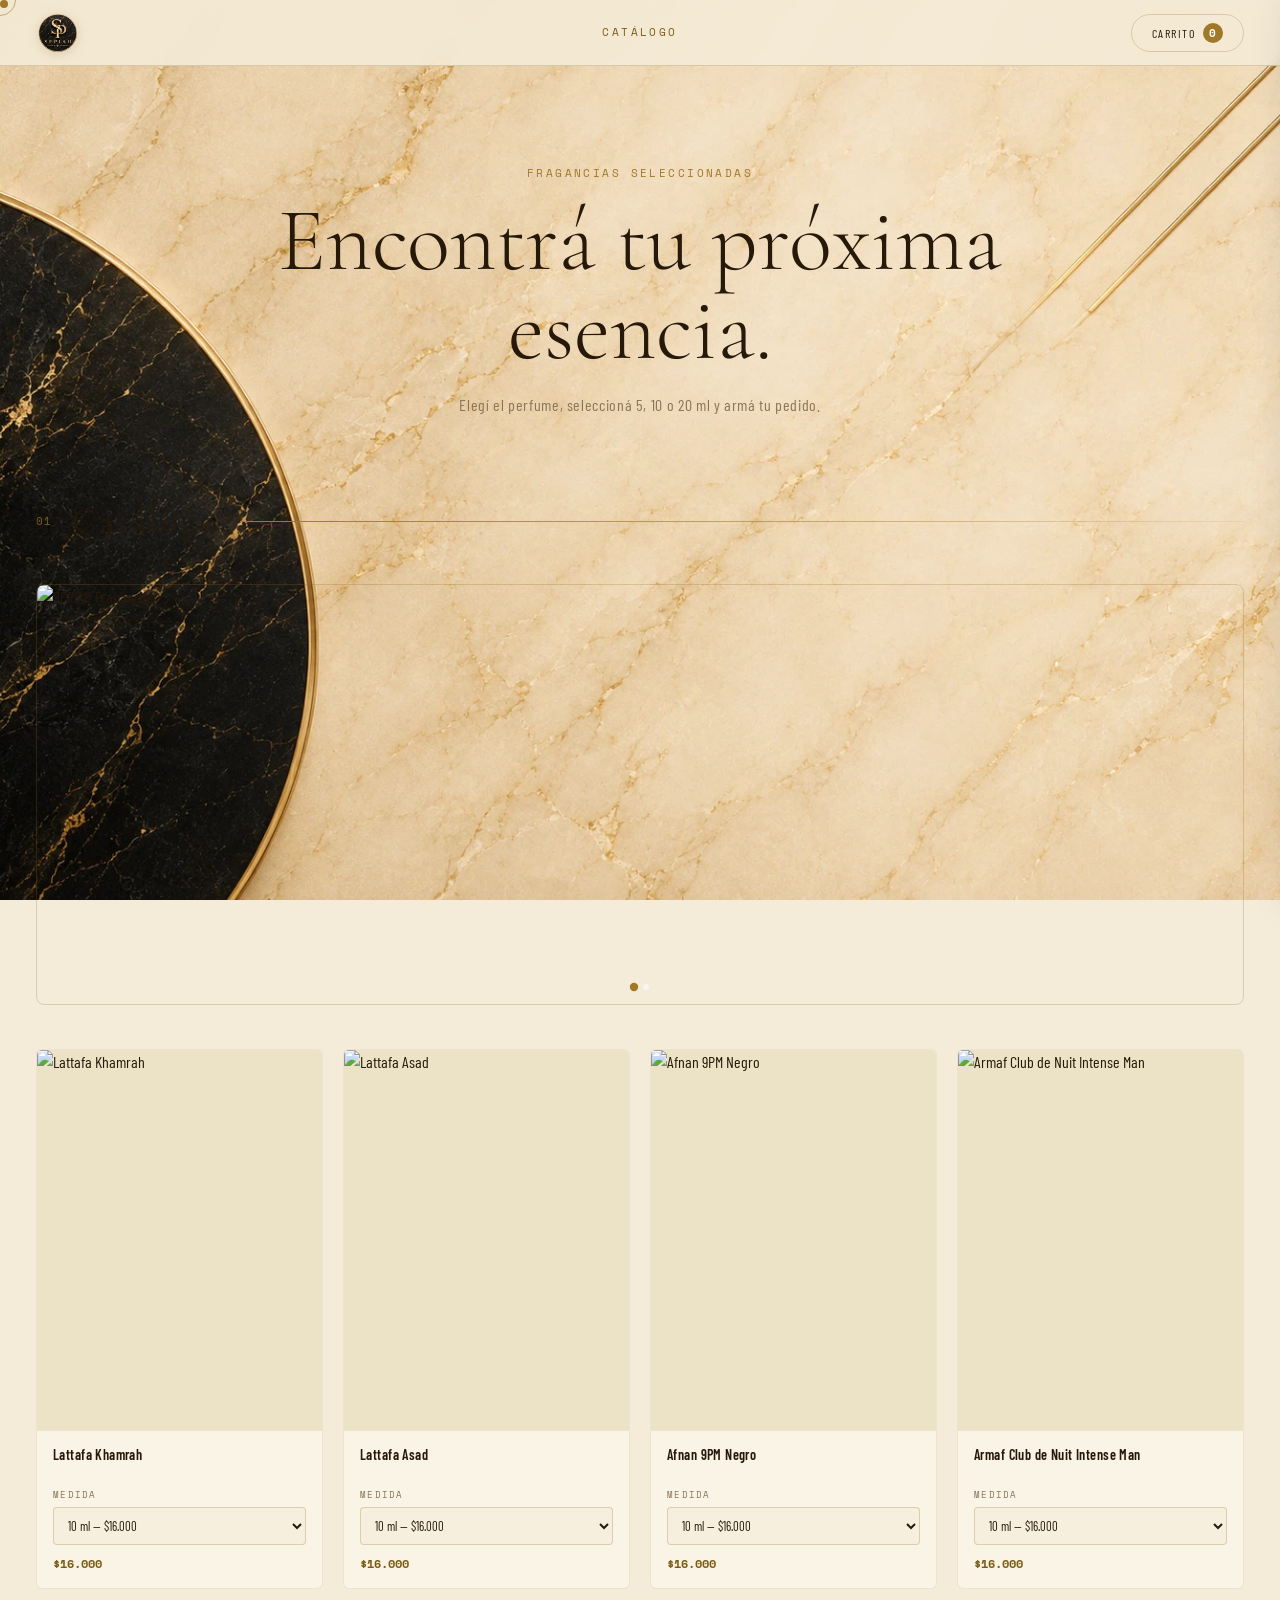
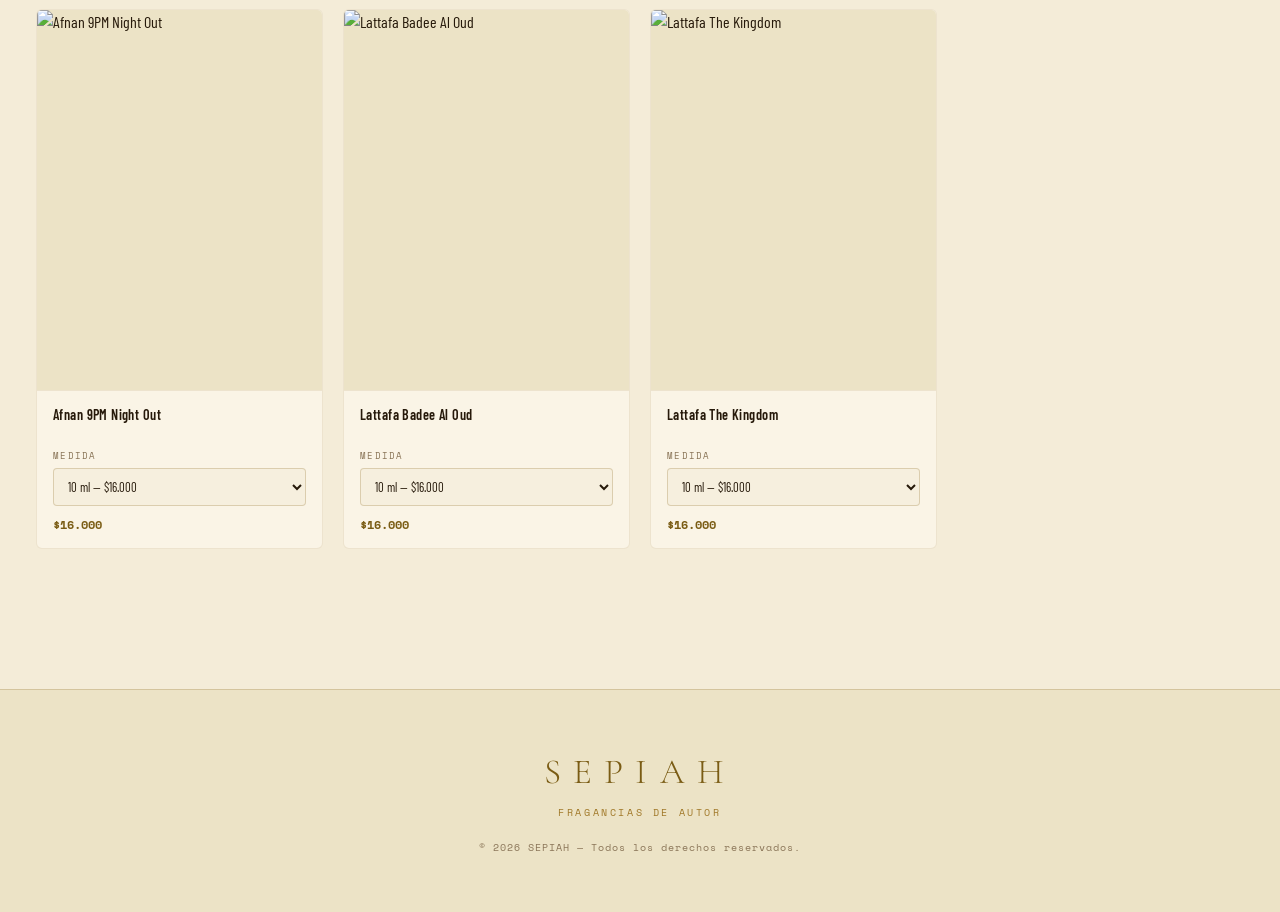
==== catalogo.html @ 0544748b "feat: integrate catalog experience and responsive banners" ====
<!DOCTYPE html>
<html lang="es">
<head>
  <meta charset="UTF-8">
  <meta name="viewport" content="width=device-width, initial-scale=1.0">
  <meta name="description" content="Catálogo de fragancias y decants SEPIAH en 5, 10 y 20 ml.">
  <title>Catálogo — SEPIAH</title>
  <link rel="icon" type="image/webp" href="img/brand/sepiah-logo.webp">
  <link href="https://fonts.googleapis.com/css2?family=Cormorant+Garamond:ital,wght@0,300;0,400;0,600;1,300;1,400&family=Barlow+Condensed:wght@300;400;600;700&family=Space+Mono:wght@400;700&display=swap" rel="stylesheet">
  <link rel="stylesheet" href="styles.css">
</head>
<body class="catalog-page">
  <div class="cursor" id="cursor"></div>
  <div class="cursor-ring" id="cursorRing"></div>

  <div class="page-transition catalog-entry" id="pageTransition" aria-hidden="true">
    <img src="img/brand/sepiah-logo.webp" alt="" class="transition-logo">
    <span class="transition-line"></span>
  </div>

  <div class="overlay" id="overlay" onclick="closeCart()"></div>

  <aside class="cart-sidebar" id="cartSidebar" aria-label="Carrito de compras">
    <div class="cart-header">
      <h2>Tu pedido</h2>
      <button class="close-cart" onclick="closeCart()" aria-label="Cerrar carrito">✕</button>
    </div>
    <div class="cart-items" id="cartItems">
      <div class="cart-empty">CARRITO VACÍO<br><br><span>// AGREGÁ FRAGANCIAS</span></div>
    </div>
    <div class="cart-footer">
      <fieldset class="delivery-options">
        <legend>¿Cómo recibís tu pedido?</legend>
        <label class="delivery-option">
          <input type="radio" name="deliveryMethod" value="pickup" checked>
          <span><strong>Retiro en local</strong><small>Coordinamos el horario por WhatsApp.</small></span>
        </label>
        <label class="delivery-option">
          <input type="radio" name="deliveryMethod" value="delivery">
          <span><strong>Envío a domicilio</strong><small>Compra mínima de $40.000.</small></span>
        </label>
      </fieldset>
      <p class="delivery-warning" id="deliveryWarning" role="status"></p>
      <div class="cart-total">
        <span class="cart-total-label">Total</span>
        <span class="cart-total-amount" id="cartTotal">$0</span>
      </div>
      <button class="wpp-btn" id="checkoutButton" onclick="sendToWhatsApp()">
        <svg class="wpp-icon" viewBox="0 0 24 24" fill="currentColor" aria-hidden="true">
          <path d="M17.472 14.382c-.297-.149-1.758-.867-2.03-.967-.273-.099-.471-.148-.67.15-.197.297-.767.966-.94 1.164-.173.199-.347.223-.644.075-.297-.15-1.255-.463-2.39-1.475-.883-.788-1.48-1.761-1.653-2.059-.173-.297-.018-.458.13-.606.134-.133.298-.347.446-.52.149-.174.198-.298.298-.497.099-.198.05-.371-.025-.52-.075-.149-.669-1.612-.916-2.207-.242-.579-.487-.5-.669-.51-.173-.008-.371-.01-.57-.01-.198 0-.52.074-.792.372-.272.297-1.04 1.016-1.04 2.479 0 1.462 1.065 2.875 1.213 3.074.149.198 2.096 3.2 5.077 4.487.709.306 1.262.489 1.694.625.712.227 1.36.195 1.871.118.571-.085 1.758-.719 2.006-1.413.248-.694.248-1.289.173-1.413-.074-.124-.272-.198-.57-.347m-5.421 7.403h-.004a9.87 9.87 0 01-5.031-1.378l-.361-.214-3.741.982.998-3.648-.235-.374a9.86 9.86 0 01-1.51-5.26c.001-5.45 4.436-9.884 9.888-9.884 2.64 0 5.122 1.03 6.988 2.898a9.825 9.825 0 012.893 6.994c-.003 5.45-4.437 9.884-9.885 9.884m8.413-18.297A11.815 11.815 0 0012.05 0C5.495 0 .16 5.335.157 11.892c0 2.096.547 4.142 1.588 5.945L.057 24l6.305-1.654a11.882 11.882 0 005.683 1.448h.005c6.554 0 11.89-5.335 11.893-11.893a11.821 11.821 0 00-3.48-8.413z"/>
        </svg>
        Enviar pedido por WhatsApp
      </button>
    </div>
  </aside>

  <nav class="site-nav catalog-nav" aria-label="Navegación principal">
    <a href="index.html" class="logo" aria-label="Volver al inicio">
      <img src="img/brand/sepiah-logo.webp" alt="SEPIAH" class="logo-img">
    </a>
    <span class="nav-page-title">Catálogo</span>
    <button class="cart-btn" onclick="openCart()">
      <span>Carrito</span>
      <span class="cart-count" id="cartCount">0</span>
    </button>
  </nav>

  <main class="catalog-main">
    <header class="catalog-hero">
      <span class="eyebrow">Fragancias seleccionadas</span>
      <h1>Encontrá tu próxima esencia.</h1>
      <p>Elegí el perfume, seleccioná 5, 10 o 20 ml y armá tu pedido.</p>
    </header>

    <section class="category-bar" id="catalogo" aria-labelledby="catalogTitle">
      <div class="section-header">
        <span class="section-num">01</span>
        <h2 class="section-title" id="catalogTitle">Catálogo</h2>
        <div class="section-line"></div>
      </div>

      <div class="brand-banner active" id="brandBanner">
        <div class="carousel">
          <div class="carousel-track" id="carouselTrack">
            <picture>
              <source media="(max-width: 768px)" srcset="img/brand/banners/banner1app.png">
              <img src="img/brand/banners/banner1web.png" alt="SEPIAH Fragancias">
            </picture>
            <picture>
              <source media="(max-width: 768px)" srcset="img/brand/banners/banner2app.png">
              <img src="img/brand/banners/banner2web.png" alt="Atomizadores en 5, 10 y 20 ml">
            </picture>
          </div>
          <div class="carousel-dots" id="carouselDots" aria-label="Elegir banner">
            <button class="dot active" onclick="goToSlide(0)" aria-label="Banner 1"></button>
            <button class="dot" onclick="goToSlide(1)" aria-label="Banner 2"></button>
          </div>
        </div>
      </div>

      <div class="products-grid" id="productsGrid"></div>
    </section>
  </main>

  <footer>
    <div class="footer-logo">SEPIAH</div>
    <div class="footer-tagline">Fragancias de Autor</div>
    <div class="footer-copy">© 2026 SEPIAH — Todos los derechos reservados.</div>
  </footer>

  <div class="toast" id="toast"></div>

  <nav class="bottom-nav" aria-label="Navegación móvil">
    <a href="index.html" class="bottom-nav-item">
      <svg viewBox="0 0 24 24" fill="none" stroke="currentColor" stroke-width="2" aria-hidden="true">
        <path d="M3 9l9-7 9 7v11a2 2 0 01-2 2H5a2 2 0 01-2-2z"/>
        <polyline points="9 22 9 12 15 12 15 22"/>
      </svg>
      <span>Inicio</span>
    </a>
    <a href="#catalogo" class="bottom-nav-item active">
      <svg viewBox="0 0 24 24" fill="none" stroke="currentColor" stroke-width="2" aria-hidden="true">
        <rect x="3" y="3" width="7" height="7"/><rect x="14" y="3" width="7" height="7"/>
        <rect x="3" y="14" width="7" height="7"/><rect x="14" y="14" width="7" height="7"/>
      </svg>
      <span>Catálogo</span>
    </a>
    <button class="bottom-nav-item" onclick="openCart()">
      <svg viewBox="0 0 24 24" fill="none" stroke="currentColor" stroke-width="2" aria-hidden="true">
        <circle cx="9" cy="21" r="1"/><circle cx="20" cy="21" r="1"/>
        <path d="M1 1h4l2.68 13.39a2 2 0 002 1.61h9.72a2 2 0 001.95-1.57l1.65-8.42H6"/>
      </svg>
      <span>Carrito <span class="bn-count" id="bnCount">0</span></span>
    </button>
  </nav>

  <script src="main.js"></script>
</body>
</html>
---- styles.css ----
/* ============================================
   SEPIAH FRAGANCIAS — styles.css
   Light Marble Luxury Aesthetic
============================================ */

/* ── ROOT / VARIABLES ─────────────────── */
:root {
  --bg:         #f4ecd8;
  --bg-2:       #ece3c6;
  --bg-card:    #faf4e6;
  --bg-card-2:  #f0e8d4;
  --gold:       #a07828;
  --gold-light: #c49a3c;
  --gold-dark:  #7a5c14;
  --gold-dim:   rgba(160, 120, 40, 0.12);
  --cream:      #1c1208;
  --text:       #26190a;
  --text-muted: #8a7558;
  --border:     rgba(140, 105, 35, 0.25);
  --border-dim: rgba(140, 105, 35, 0.12);
  --font-display: 'Cormorant Garamond', Georgia, serif;
  --font-body:    'Barlow Condensed', sans-serif;
  --font-mono:    'Space Mono', monospace;
}

/* ── RESET ────────────────────────────── */
*, *::before, *::after { box-sizing: border-box; margin: 0; padding: 0; }
html { scroll-behavior: smooth; }
body {
  background: var(--bg);
  color: var(--text);
  font-family: var(--font-body);
  font-size: 16px;
  line-height: 1.5;
  overflow-x: hidden;
  cursor: none;
  background-image: url('img/brand/marble-bg.webp');
  background-size: cover;
  background-position: center top;
  background-attachment: fixed;
  background-repeat: no-repeat;
}
img { display: block; max-width: 100%; }
a { text-decoration: none; color: inherit; }
button { cursor: none; font-family: inherit; border: none; background: none; }

/* ── SCROLLBAR ────────────────────────── */
::-webkit-scrollbar { width: 4px; }
::-webkit-scrollbar-track { background: var(--bg-2); }
::-webkit-scrollbar-thumb { background: var(--gold); border-radius: 2px; }

/* ── CURSOR ───────────────────────────── */
.cursor {
  width: 8px; height: 8px;
  background: var(--gold);
  border-radius: 50%;
  position: fixed; z-index: 9999;
  pointer-events: none;
  transition: transform 0.15s ease;
}
.cursor-ring {
  width: 32px; height: 32px;
  border: 1px solid rgba(160,120,40,0.55);
  border-radius: 50%;
  position: fixed; z-index: 9998;
  pointer-events: none;
  transition: transform 0.15s ease;
}

/* ── OVERLAY ──────────────────────────── */
.overlay {
  display: none;
  position: fixed; inset: 0;
  background: rgba(30,18,5,0.55);
  z-index: 200;
  backdrop-filter: blur(4px);
}
.overlay.active { display: block; }

/* ── CART SIDEBAR ─────────────────────── */
.cart-sidebar {
  position: fixed;
  top: 0; right: -440px;
  width: min(420px, 100vw);
  height: 100vh;
  background: var(--bg-card);
  border-left: 1px solid var(--border);
  z-index: 300;
  display: flex; flex-direction: column;
  transition: right 0.35s cubic-bezier(0.4, 0, 0.2, 1);
  box-shadow: -8px 0 40px rgba(30,18,5,0.15);
}
.cart-sidebar.open { right: 0; }

.cart-header {
  display: flex; justify-content: space-between; align-items: center;
  padding: 24px 28px;
  border-bottom: 1px solid var(--border);
  background: var(--bg-2);
}
.cart-header h2 {
  font-family: var(--font-display);
  font-size: 1.5rem;
  font-weight: 400;
  letter-spacing: 0.06em;
  color: var(--gold-dark);
}
.close-cart {
  color: var(--text-muted);
  font-size: 1.1rem;
  transition: color 0.2s;
  cursor: none;
  line-height: 1;
}
.close-cart:hover { color: var(--gold); }

.cart-items {
  flex: 1;
  overflow-y: auto;
  padding: 16px 28px;
}
.cart-empty {
  text-align: center;
  padding: 60px 20px;
  font-family: var(--font-mono);
  font-size: 0.72rem;
  color: var(--text-muted);
  letter-spacing: 0.12em;
  line-height: 2;
}

.cart-item {
  display: flex; gap: 14px; align-items: flex-start;
  padding: 16px 0;
  border-bottom: 1px solid var(--border-dim);
}
.cart-item-img {
  width: 60px; height: 60px;
  border-radius: 4px;
  overflow: hidden;
  background: var(--bg-2);
  flex-shrink: 0;
  border: 1px solid var(--border-dim);
}
.cart-item-img img { width: 100%; height: 100%; object-fit: cover; }
.cart-item-info { flex: 1; }
.cart-item-name {
  font-size: 0.85rem;
  font-weight: 600;
  letter-spacing: 0.03em;
  margin-bottom: 4px;
  line-height: 1.3;
  color: var(--text);
}
.cart-item-price {
  font-family: var(--font-mono);
  font-size: 0.78rem;
  color: var(--gold);
  margin-bottom: 10px;
}
.qty-controls {
  display: flex; align-items: center; gap: 10px;
}
.qty-btn {
  width: 26px; height: 26px;
  border: 1px solid var(--border) !important;
  color: var(--text);
  border-radius: 50%;
  display: flex; align-items: center; justify-content: center;
  font-size: 1rem;
  line-height: 1;
  transition: border-color 0.2s, color 0.2s, background 0.2s;
  cursor: none;
  background: none;
}
.qty-btn:hover { border-color: var(--gold) !important; color: var(--gold); background: var(--gold-dim); }
.qty-num {
  font-family: var(--font-mono);
  font-size: 0.78rem;
  min-width: 20px;
  text-align: center;
}
.cart-item-remove {
  color: var(--text-muted);
  font-size: 0.8rem;
  transition: color 0.2s;
  padding: 4px;
  cursor: none;
  flex-shrink: 0;
}
.cart-item-remove:hover { color: #b03030; }

.cart-footer {
  padding: 20px 28px;
  border-top: 1px solid var(--border);
  background: var(--bg-2);
}
.cart-total {
  display: flex; justify-content: space-between; align-items: center;
  margin-bottom: 16px;
}
.cart-total-label {
  font-size: 0.75rem;
  letter-spacing: 0.15em;
  text-transform: uppercase;
  color: var(--text-muted);
}
.cart-total-amount {
  font-family: var(--font-mono);
  font-size: 1.1rem;
  color: var(--gold-dark);
  font-weight: 700;
}
.wpp-btn {
  width: 100%;
  padding: 14px;
  background: #25D366;
  color: #fff;
  border-radius: 6px;
  font-family: var(--font-body);
  font-size: 0.95rem;
  font-weight: 700;
  letter-spacing: 0.06em;
  display: flex; align-items: center; justify-content: center; gap: 8px;
  transition: background 0.2s;
  cursor: none;
}
.wpp-btn:hover { background: #1fba58; }
.wpp-icon { width: 18px; height: 18px; flex-shrink: 0; }

/* ── NAVBAR ───────────────────────────── */
nav:not(.bottom-nav) {
  position: fixed;
  top: 0; left: 0; right: 0;
  height: 66px;
  display: flex; align-items: center;
  justify-content: space-between;
  padding: 0 36px;
  background: rgba(244, 236, 216, 0.9);
  backdrop-filter: blur(16px);
  border-bottom: 1px solid var(--border);
  z-index: 100;
}
.logo { display: flex; align-items: center; }
.logo-img {
  height: 44px; width: auto;
  object-fit: contain;
  filter: drop-shadow(0 2px 6px rgba(120,90,20,0.2));
}

.nav-links {
  display: flex; gap: 36px;
  list-style: none;
}
.nav-links a {
  font-size: 0.75rem;
  letter-spacing: 0.18em;
  text-transform: uppercase;
  color: var(--text-muted);
  transition: color 0.2s;
}
.nav-links a:hover { color: var(--gold); }

.cart-btn {
  display: flex; align-items: center; gap: 8px;
  padding: 8px 20px;
  border: 1px solid var(--border) !important;
  border-radius: 24px;
  font-family: var(--font-body);
  font-size: 0.75rem;
  letter-spacing: 0.12em;
  text-transform: uppercase;
  color: var(--text);
  transition: border-color 0.2s, color 0.2s, background 0.2s;
  cursor: none;
  background: none;
}
.cart-btn:hover { border-color: var(--gold) !important; color: var(--gold); background: var(--gold-dim); }
.cart-count {
  background: var(--gold);
  color: #fff;
  width: 20px; height: 20px;
  border-radius: 50%;
  display: flex; align-items: center; justify-content: center;
  font-size: 0.68rem;
  font-weight: 700;
  font-family: var(--font-mono);
}

/* ── HERO ─────────────────────────────── */
#hero {
  position: relative;
  min-height: 100vh;
  display: flex; align-items: center; justify-content: center;
  overflow: hidden;
}

.hero-bg {
  position: absolute; inset: 0;
  /* Marble hero overlay with gold diagonal lines */
  background:
    linear-gradient(135deg, rgba(201,168,85,0.08) 0%, transparent 50%, rgba(201,168,85,0.06) 100%),
    radial-gradient(ellipse 80% 60% at 50% 90%, rgba(160,120,40,0.12) 0%, transparent 70%);
}
.hero-bg::before {
  content: '';
  position: absolute; inset: 0;
  /* Diagonal gold border lines like in the Instagram image */
  background-image:
    linear-gradient(135deg, transparent 49.5%, rgba(160,120,40,0.25) 49.5%, rgba(160,120,40,0.25) 50.5%, transparent 50.5%),
    linear-gradient(135deg, transparent 74.5%, rgba(160,120,40,0.15) 74.5%, rgba(160,120,40,0.15) 75.5%, transparent 75.5%);
}
.hero-bg::after {
  content: '';
  position: absolute;
  bottom: 0; left: 0; right: 0;
  height: 160px;
  background: linear-gradient(to top, var(--bg), transparent);
}

.hero-content {
  position: relative; z-index: 2;
  text-align: center;
  padding: 100px 24px 60px;
  max-width: 720px;
}

.hero-logo {
  height: 130px; width: auto;
  object-fit: contain;
  margin: 0 auto 32px;
  filter: drop-shadow(0 4px 20px rgba(120,90,20,0.25));
}

.hero-tag {
  font-family: var(--font-mono);
  font-size: 0.68rem;
  letter-spacing: 0.25em;
  color: var(--gold);
  text-transform: uppercase;
  margin-bottom: 24px;
  opacity: 0.85;
}

#hero h1 {
  font-family: var(--font-display);
  font-size: clamp(3.2rem, 9vw, 7rem);
  font-weight: 300;
  line-height: 0.88;
  letter-spacing: 0.01em;
  color: var(--text);
  margin-bottom: 24px;
  text-shadow: 0 2px 20px rgba(244,236,216,0.6);
}

.h1-accent {
  color: var(--gold);
  font-style: italic;
  font-weight: 300;
}

.hero-sub {
  font-family: var(--font-body);
  font-size: 0.82rem;
  letter-spacing: 0.32em;
  text-transform: uppercase;
  color: var(--text-muted);
  margin-bottom: 44px;
}

.reservar-btn {
  display: inline-flex; align-items: center; gap: 10px;
  padding: 14px 36px;
  border: 1px solid var(--gold);
  border-radius: 2px;
  font-family: var(--font-body);
  font-size: 0.82rem;
  letter-spacing: 0.18em;
  text-transform: uppercase;
  color: var(--gold-dark);
  background: transparent;
  transition: background 0.25s, color 0.25s, box-shadow 0.25s;
  cursor: none;
  text-decoration: none;
}
.reservar-btn:hover {
  background: var(--gold);
  color: #fff;
  box-shadow: 0 4px 24px rgba(160,120,40,0.3);
}

.hero-scroll {
  position: absolute;
  bottom: 36px; left: 50%;
  transform: translateX(-50%);
  font-family: var(--font-mono);
  font-size: 0.62rem;
  letter-spacing: 0.22em;
  color: var(--text-muted);
  text-transform: uppercase;
  animation: scrollBounce 2.5s ease-in-out infinite;
  z-index: 2;
}
.hero-scroll::after {
  content: '';
  display: block;
  width: 1px; height: 36px;
  background: linear-gradient(to bottom, var(--gold), transparent);
  margin: 10px auto 0;
}
@keyframes scrollBounce {
  0%, 100% { opacity: 0.5; transform: translateX(-50%) translateY(0); }
  50% { opacity: 1; transform: translateX(-50%) translateY(8px); }
}

/* ── SECTION HEADER ───────────────────── */
.section-header {
  display: flex; align-items: center; gap: 20px;
  margin-bottom: 36px;
}
.section-num {
  font-family: var(--font-mono);
  font-size: 0.68rem;
  color: var(--gold);
  letter-spacing: 0.1em;
  opacity: 0.7;
}
.section-title {
  font-family: var(--font-display);
  font-size: 2.2rem;
  font-weight: 300;
  letter-spacing: 0.08em;
  color: var(--text);
  white-space: nowrap;
}
.section-line {
  flex: 1;
  height: 1px;
  background: linear-gradient(to right, var(--gold), rgba(160,120,40,0.1));
}

/* ── CATALOG ──────────────────────────── */
.category-bar {
  padding: 80px 36px 140px;
  max-width: 1340px;
  margin: 0 auto;
}

/* ── CAROUSEL / BRAND BANNER ──────────── */
.brand-banner {
  display: none;
  margin-bottom: 44px;
  border-radius: 8px;
  overflow: hidden;
}
.brand-banner.active { display: block; }

.carousel {
  position: relative;
  overflow: hidden;
  border-radius: 8px;
  border: 1px solid var(--border);
  box-shadow: 0 4px 24px rgba(120,90,30,0.12);
}
.carousel-track {
  display: flex;
  transition: transform 0.55s cubic-bezier(0.4, 0, 0.2, 1);
}
.carousel-track picture {
  flex-shrink: 0;
  width: 100%;
  display: block;
}
.carousel-track img {
  width: 100%;
  height: auto;
  display: block;
  object-fit: cover;
}
.carousel-dots {
  position: absolute;
  bottom: 14px; left: 50%;
  transform: translateX(-50%);
  display: flex; gap: 6px;
  z-index: 2;
}
.dot {
  width: 6px; height: 6px;
  border-radius: 50%;
  background: rgba(255,255,255,0.5);
  border: none;
  cursor: none;
  transition: background 0.25s, transform 0.25s;
  display: block;
}
.dot.active {
  background: var(--gold);
  transform: scale(1.4);
}

/* ── PRODUCTS GRID ────────────────────── */
.products-grid {
  display: grid;
  grid-template-columns: repeat(auto-fill, minmax(230px, 1fr));
  gap: 20px;
}

.product-card {
  background: var(--bg-card);
  border: 1px solid var(--border-dim);
  border-radius: 6px;
  overflow: hidden;
  transition: border-color 0.3s, transform 0.3s, box-shadow 0.3s;
  cursor: none;
}
.product-card:hover {
  border-color: var(--border);
  transform: translateY(-4px);
  box-shadow: 0 12px 36px rgba(120,90,30,0.16);
}

.product-img-wrap {
  position: relative;
  aspect-ratio: 3/4;
  overflow: hidden;
  background: var(--bg-2);
}
.product-img {
  width: 100%; height: 100%;
  object-fit: cover;
  transition: transform 0.6s ease;
}
.product-card:hover .product-img { transform: scale(1.05); }

.product-placeholder {
  width: 100%; height: 100%;
  display: flex; align-items: center; justify-content: center;
  font-size: 2.5rem;
  color: var(--gold);
  opacity: 0.3;
}

.product-tag {
  position: absolute; top: 10px; left: 10px;
  padding: 4px 10px;
  background: var(--gold);
  color: #fff;
  font-family: var(--font-mono);
  font-size: 0.62rem;
  font-weight: 700;
  letter-spacing: 0.08em;
  border-radius: 2px;
  text-transform: uppercase;
}

.card-overlay {
  position: absolute; inset: 0;
  display: flex; align-items: flex-end; justify-content: center;
  padding: 16px;
  background: linear-gradient(to top, rgba(30,18,5,0.7) 0%, rgba(30,18,5,0.1) 50%, transparent 100%);
  opacity: 0;
  transition: opacity 0.3s;
}
.product-card:hover .card-overlay { opacity: 1; }

.add-btn {
  width: 100%;
  padding: 10px 16px;
  background: var(--gold);
  color: #fff;
  border-radius: 3px;
  font-family: var(--font-body);
  font-size: 0.78rem;
  font-weight: 700;
  letter-spacing: 0.12em;
  text-transform: uppercase;
  transition: background 0.2s;
  cursor: none;
}
.add-btn:hover { background: var(--gold-light); }

.card-qty-controls {
  display: flex; align-items: center; gap: 12px;
}

.product-info {
  padding: 14px 16px;
  border-top: 1px solid var(--border-dim);
}
.product-name {
  font-size: 0.88rem;
  font-weight: 600;
  letter-spacing: 0.03em;
  margin-bottom: 6px;
  line-height: 1.35;
  color: var(--text);
}
.product-price {
  font-family: var(--font-mono);
  font-size: 0.78rem;
  color: var(--gold-dark);
  font-weight: 700;
}

/* ── TOAST ────────────────────────────── */
.toast {
  position: fixed;
  bottom: 92px; left: 50%;
  transform: translateX(-50%) translateY(20px);
  background: #1c1208;
  border: 1px solid var(--gold);
  color: #f4ecd8;
  padding: 12px 26px;
  border-radius: 4px;
  font-family: var(--font-body);
  font-size: 0.85rem;
  letter-spacing: 0.05em;
  z-index: 9000;
  opacity: 0;
  transition: opacity 0.3s, transform 0.3s;
  white-space: nowrap;
  pointer-events: none;
}
.toast.show {
  opacity: 1;
  transform: translateX(-50%) translateY(0);
}

/* ── BOTTOM NAV ───────────────────────── */
.bottom-nav {
  display: none;
  position: fixed;
  bottom: 0; left: 0; right: 0;
  height: 66px;
  background: rgba(244, 236, 216, 0.97);
  border-top: 1px solid var(--border);
  backdrop-filter: blur(16px);
  z-index: 100;
  grid-template-columns: repeat(3, 1fr);
  align-items: center;
}
.bottom-nav-item {
  display: flex; flex-direction: column; align-items: center;
  gap: 4px;
  color: var(--text-muted);
  font-size: 0.62rem;
  letter-spacing: 0.1em;
  text-transform: uppercase;
  transition: color 0.2s;
  cursor: none;
  background: none; border: none;
  text-decoration: none;
}
.bottom-nav-item svg { width: 20px; height: 20px; }
.bottom-nav-item.active,
.bottom-nav-item:hover { color: var(--gold); }
.bn-count {
  background: var(--gold);
  color: #fff;
  width: 16px; height: 16px;
  border-radius: 50%;
  font-size: 0.58rem;
  font-family: var(--font-mono);
  display: inline-flex; align-items: center; justify-content: center;
  font-weight: 700;
}

/* ── FOOTER ───────────────────────────── */
footer {
  border-top: 1px solid var(--border);
  padding: 56px 36px;
  text-align: center;
  background: var(--bg-2);
}
.footer-logo {
  font-family: var(--font-display);
  font-size: 2.2rem;
  font-weight: 300;
  letter-spacing: 0.35em;
  text-transform: uppercase;
  color: var(--gold-dark);
  margin-bottom: 6px;
}
.footer-tagline {
  font-family: var(--font-mono);
  font-size: 0.65rem;
  letter-spacing: 0.25em;
  text-transform: uppercase;
  color: var(--gold);
  margin-bottom: 20px;
}
.footer-copy {
  font-family: var(--font-mono);
  font-size: 0.62rem;
  letter-spacing: 0.1em;
  color: var(--text-muted);
}

/* ── LIGHTBOX ─────────────────────────── */
.lightbox {
  position: fixed; inset: 0;
  z-index: 1000;
  display: flex; align-items: center; justify-content: center;
  opacity: 0;
  transition: opacity 0.3s;
}
.lightbox.active { opacity: 1; }
.lightbox-overlay {
  position: absolute; inset: 0;
  background: rgba(20,12,4,0.88);
  backdrop-filter: blur(10px);
}
.lightbox-content {
  position: relative; z-index: 1;
  max-width: 90vw;
}
.lightbox-content img {
  max-width: 100%; max-height: 88vh;
  object-fit: contain;
  border: 1px solid var(--border);
  border-radius: 6px;
  display: block;
  box-shadow: 0 8px 48px rgba(0,0,0,0.5);
}
.lightbox-close {
  position: absolute; top: -44px; right: 0;
  color: #f4ecd8;
  font-size: 1.2rem;
  cursor: none;
  transition: color 0.2s;
  background: none; border: none;
  line-height: 1;
}
.lightbox-close:hover { color: var(--gold); }

/* ── EMPTY STATE ──────────────────────── */
.empty-state {
  grid-column: 1 / -1;
  text-align: center;
  padding: 80px 20px;
}
.empty-state-title {
  font-family: var(--font-display);
  font-size: 1.8rem;
  font-weight: 300;
  color: var(--text);
  margin-bottom: 12px;
}
.empty-state-text {
  font-family: var(--font-mono);
  font-size: 0.72rem;
  color: var(--text-muted);
  letter-spacing: 0.1em;
}

/* ── RESPONSIVE ───────────────────────── */
@media (max-width: 768px) {
  nav:not(.bottom-nav) { padding: 0 18px; }
  .nav-links { display: none; }

  .category-bar { padding: 60px 16px 110px; }
  .section-title { font-size: 1.8rem; }

  #hero h1 { font-size: clamp(2.6rem, 12vw, 4.5rem); }
  .hero-content { padding: 90px 20px 50px; }
  .hero-logo { height: 100px; }

  .products-grid {
    grid-template-columns: repeat(2, 1fr);
    gap: 10px;
  }

  .bottom-nav { display: grid; }
  .toast { bottom: 80px; }
  footer { padding: 40px 16px 88px; }
}

@media (max-width: 380px) {
  .products-grid { gap: 8px; }
  .product-name { font-size: 0.82rem; }
}

/* ============================================
   HOME + CATÁLOGO EN PÁGINAS SEPARADAS
============================================ */

.site-nav {
  display: grid !important;
  grid-template-columns: 1fr auto 1fr;
  gap: 24px;
}

.site-nav .logo { justify-self: start; }
.site-nav .cart-btn { justify-self: end; }
.nav-balance { width: 44px; justify-self: end; }

.nav-catalog-link,
.nav-page-title {
  justify-self: center;
  font-family: var(--font-mono);
  font-size: 0.68rem;
  letter-spacing: 0.22em;
  text-transform: uppercase;
  color: var(--gold-dark);
}

.nav-catalog-link {
  position: relative;
  padding: 10px 18px;
}

.nav-catalog-link::after {
  content: '';
  position: absolute;
  left: 18px;
  right: 18px;
  bottom: 4px;
  height: 1px;
  background: var(--gold);
  transform: scaleX(0.3);
  transition: transform 0.3s ease;
}

.nav-catalog-link:hover::after { transform: scaleX(1); }

.hero-cta-wrap {
  display: flex;
  justify-content: center;
  width: 100%;
}

.reservar-btn {
  position: relative;
  justify-content: center;
  min-width: 264px;
  overflow: hidden;
  padding: 17px 28px;
  border: 1px solid rgba(122, 92, 20, 0.72);
  border-radius: 999px;
  color: #fffaf0;
  background: linear-gradient(115deg, var(--gold-dark), var(--gold-light), var(--gold-dark));
  background-size: 220% 100%;
  box-shadow: 0 12px 32px rgba(122, 92, 20, 0.28);
  transition: transform 0.3s ease, box-shadow 0.3s ease, background-position 0.5s ease;
}

.reservar-btn::before {
  content: '';
  position: absolute;
  inset: 1px;
  border: 1px solid rgba(255,255,255,0.2);
  border-radius: inherit;
  pointer-events: none;
}

.reservar-btn:hover {
  color: #fff;
  transform: translateY(-3px);
  background-position: 100% 0;
  box-shadow: 0 18px 40px rgba(122, 92, 20, 0.38);
}

.cta-spark { animation: ctaSpark 2.2s ease-in-out infinite; }
.cta-arrow { font-size: 1.1rem; transition: transform 0.3s ease; }
.reservar-btn:hover .cta-arrow { transform: translateX(5px); }

@keyframes ctaSpark {
  0%, 100% { transform: rotate(0deg) scale(0.9); opacity: 0.7; }
  50% { transform: rotate(22deg) scale(1.2); opacity: 1; }
}

.home-showcase {
  width: min(1440px, calc(100% - 48px));
  margin: 0 auto;
  padding: 110px 0 130px;
}

.showcase-heading {
  max-width: 720px;
  margin: 0 auto 42px;
  text-align: center;
}

.eyebrow {
  display: block;
  margin-bottom: 14px;
  font-family: var(--font-mono);
  font-size: 0.66rem;
  letter-spacing: 0.23em;
  text-transform: uppercase;
  color: var(--gold);
}

.showcase-heading h2,
.catalog-hero h1 {
  font-family: var(--font-display);
  font-weight: 300;
  line-height: 1;
  color: var(--text);
}

.showcase-heading h2 { font-size: clamp(2.4rem, 6vw, 5rem); }
.showcase-heading p,
.catalog-hero p {
  margin-top: 18px;
  font-size: 1rem;
  letter-spacing: 0.04em;
  color: var(--text-muted);
}

.showcase-banner {
  position: relative;
  display: block;
  overflow: hidden;
  border: 1px solid rgba(160,120,40,0.45);
  border-radius: 10px;
  background: #050403;
  box-shadow: 0 30px 70px rgba(52,35,9,0.24);
}

.showcase-banner img {
  width: 100%;
  height: auto;
  transition: transform 0.8s cubic-bezier(0.2,0.7,0.2,1), filter 0.5s ease;
}

.showcase-banner:hover img {
  transform: scale(1.012);
  filter: brightness(1.06);
}

.showcase-action {
  position: absolute;
  right: 22px;
  bottom: 20px;
  display: inline-flex;
  align-items: center;
  gap: 10px;
  padding: 10px 16px;
  border: 1px solid rgba(214,174,75,0.55);
  border-radius: 999px;
  background: rgba(5,4,3,0.78);
  backdrop-filter: blur(10px);
  color: #f1d082;
  font-size: 0.75rem;
  letter-spacing: 0.12em;
  text-transform: uppercase;
}

/* ── TRANSICIÓN DE PÁGINA ───────────── */

.page-transition {
  position: fixed;
  inset: 0;
  z-index: 10000;
  display: grid;
  place-items: center;
  background:
    radial-gradient(circle at center, rgba(160,120,40,0.1), transparent 38%),
    #050403;
  opacity: 0;
  visibility: hidden;
  pointer-events: none;
  transition: opacity 0.4s ease, visibility 0.4s ease;
}

.transition-logo {
  grid-area: 1 / 1;
  width: min(230px, 42vw);
  opacity: 0;
  transform: scale(0.84);
  filter: drop-shadow(0 0 32px rgba(196,154,60,0.24));
}

.transition-line {
  grid-area: 1 / 1;
  width: 0;
  height: 1px;
  margin-top: min(310px, 56vw);
  background: linear-gradient(90deg, transparent, var(--gold-light), transparent);
}

.page-transition.is-active {
  opacity: 1;
  visibility: visible;
  pointer-events: all;
}

.page-transition.is-active .transition-logo {
  animation: logoReveal 1s cubic-bezier(0.22,1,0.36,1) forwards;
}

.page-transition.is-active .transition-line {
  animation: lineReveal 0.8s 0.15s ease forwards;
}

.catalog-page .page-transition {
  opacity: 1;
  visibility: visible;
  pointer-events: all;
}

.catalog-page .page-transition .transition-logo {
  opacity: 1;
  transform: scale(1);
}

.catalog-page .page-transition.is-arriving {
  animation: transitionOut 1.25s 0.2s ease forwards;
}

.catalog-page .page-transition.is-arriving .transition-logo {
  animation: logoDepart 0.9s 0.1s ease forwards;
}

.page-transition.is-complete {
  visibility: hidden;
  pointer-events: none;
}

@keyframes logoReveal {
  0% { opacity: 0; transform: scale(0.82); filter: blur(10px); }
  55% { opacity: 1; transform: scale(1.03); filter: blur(0); }
  100% { opacity: 1; transform: scale(1); filter: blur(0) drop-shadow(0 0 30px rgba(196,154,60,0.2)); }
}

@keyframes lineReveal { to { width: min(320px, 60vw); } }
@keyframes logoDepart { to { opacity: 0; transform: scale(1.08); filter: blur(8px); } }
@keyframes transitionOut { 70% { opacity: 1; } 100% { opacity: 0; } }

/* ── PÁGINA CATÁLOGO ─────────────────── */

.catalog-main { padding-top: 66px; }

.catalog-hero {
  width: min(920px, calc(100% - 48px));
  margin: 0 auto;
  padding: 100px 0 38px;
  text-align: center;
}

.catalog-hero h1 { font-size: clamp(3rem, 7vw, 6rem); }

.catalog-page .category-bar {
  padding-top: 40px;
}

.catalog-page .carousel-track img {
  aspect-ratio: 1440 / 500;
  object-fit: cover;
}

/* ── VARIANTES DE PRODUCTO ───────────── */

.product-info {
  display: grid;
  gap: 10px;
}

.product-name { min-height: 2.4em; margin-bottom: 0; }

.size-field {
  display: grid;
  gap: 5px;
}

.size-field > span {
  font-family: var(--font-mono);
  font-size: 0.58rem;
  letter-spacing: 0.14em;
  text-transform: uppercase;
  color: var(--text-muted);
}

.size-field select {
  width: 100%;
  padding: 9px 30px 9px 10px;
  border: 1px solid var(--border);
  border-radius: 4px;
  background: rgba(244,236,216,0.62);
  color: var(--text);
  font-family: var(--font-body);
  font-size: 0.8rem;
  outline: none;
  cursor: pointer;
}

.size-field select:focus { border-color: var(--gold); }

.cart-item-meta {
  margin-bottom: 3px;
  font-family: var(--font-mono);
  font-size: 0.62rem;
  color: var(--text-muted);
}

/* ── ENTREGA ─────────────────────────── */

.delivery-options {
  display: grid;
  gap: 8px;
  margin: 0 0 14px;
  border: 0;
}

.delivery-options legend {
  margin-bottom: 8px;
  font-size: 0.7rem;
  letter-spacing: 0.14em;
  text-transform: uppercase;
  color: var(--text-muted);
}

.delivery-option {
  display: flex;
  gap: 10px;
  align-items: flex-start;
  padding: 10px;
  border: 1px solid var(--border-dim);
  border-radius: 6px;
  background: rgba(255,255,255,0.3);
}

.delivery-option:has(input:checked) {
  border-color: var(--gold);
  background: var(--gold-dim);
}

.delivery-option input {
  margin-top: 3px;
  accent-color: var(--gold);
}

.delivery-option span { display: grid; gap: 2px; }
.delivery-option strong { font-size: 0.78rem; letter-spacing: 0.04em; }
.delivery-option small { font-size: 0.68rem; color: var(--text-muted); }

.delivery-warning {
  min-height: 1.4em;
  margin-bottom: 10px;
  font-size: 0.7rem;
  color: #a33d2e;
}

.delivery-warning.is-valid { color: #447147; }

.wpp-btn:disabled {
  opacity: 0.45;
  filter: grayscale(0.4);
  cursor: not-allowed;
}

@media (max-width: 768px) {
  .site-nav { padding: 0 18px !important; }
  .nav-page-title { font-size: 0.62rem; }
  .home-showcase {
    width: min(100% - 28px, 560px);
    padding: 80px 0 110px;
  }
  .showcase-heading { margin-bottom: 28px; }
  .showcase-banner img { width: 100%; }
  .showcase-action {
    right: 12px;
    bottom: 12px;
    padding: 8px 12px;
    font-size: 0.64rem;
  }
  .catalog-hero {
    width: min(100% - 32px, 560px);
    padding: 72px 0 20px;
  }
  .catalog-page .carousel-track img {
    aspect-ratio: auto;
    object-fit: contain;
  }
  .card-overlay {
    opacity: 1;
    background: linear-gradient(to top, rgba(30,18,5,0.65), transparent 70%);
  }
  .product-info { padding: 12px; }
  .size-field select { font-size: 0.72rem; }
}

@media (pointer: coarse) {
  body, button { cursor: auto; }
  .cursor, .cursor-ring { display: none; }
}

@media (prefers-reduced-motion: reduce) {
  *, *::before, *::after {
    animation-duration: 0.01ms !important;
    animation-iteration-count: 1 !important;
    scroll-behavior: auto !important;
    transition-duration: 0.01ms !important;
  }
}
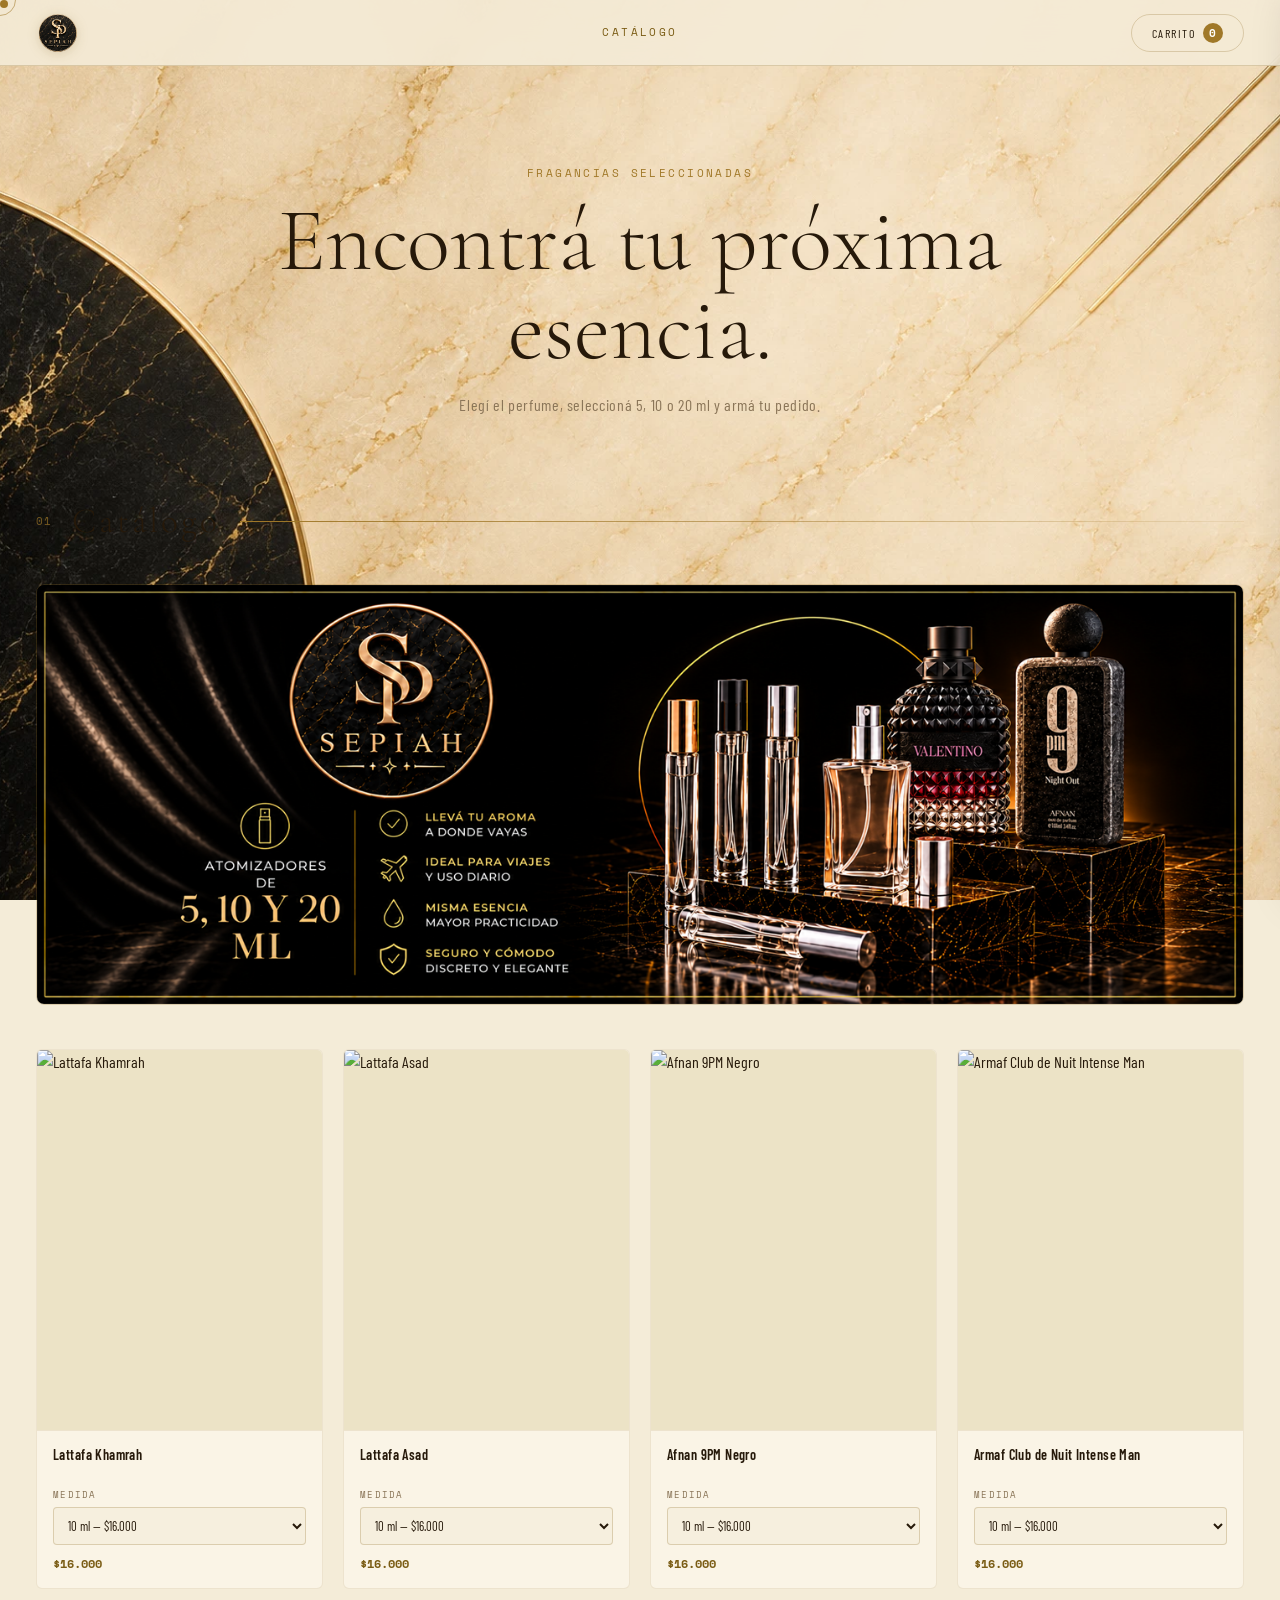
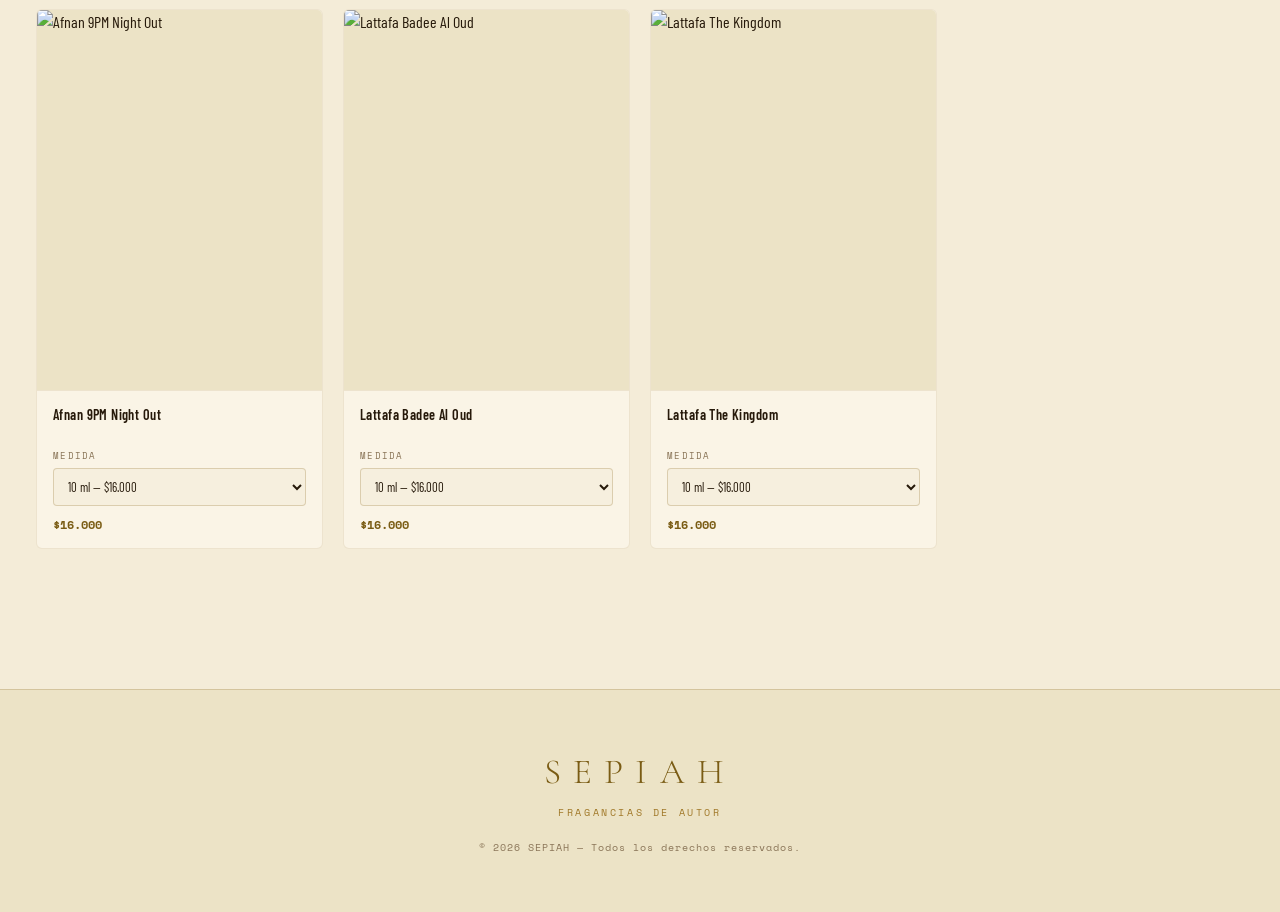
==== commit 9c8ed09c: "fix: remove legacy banner from catalog" ====
--- a/catalogo.html
+++ b/catalogo.html
@@ -83,17 +83,9 @@
         <div class="carousel">
           <div class="carousel-track" id="carouselTrack">
             <picture>
-              <source media="(max-width: 768px)" srcset="img/brand/banners/banner1app.png">
-              <img src="img/brand/banners/banner1web.png" alt="SEPIAH Fragancias">
-            </picture>
-            <picture>
               <source media="(max-width: 768px)" srcset="img/brand/banners/banner2app.png">
               <img src="img/brand/banners/banner2web.png" alt="Atomizadores en 5, 10 y 20 ml">
             </picture>
-          </div>
-          <div class="carousel-dots" id="carouselDots" aria-label="Elegir banner">
-            <button class="dot active" onclick="goToSlide(0)" aria-label="Banner 1"></button>
-            <button class="dot" onclick="goToSlide(1)" aria-label="Banner 2"></button>
           </div>
         </div>
       </div>
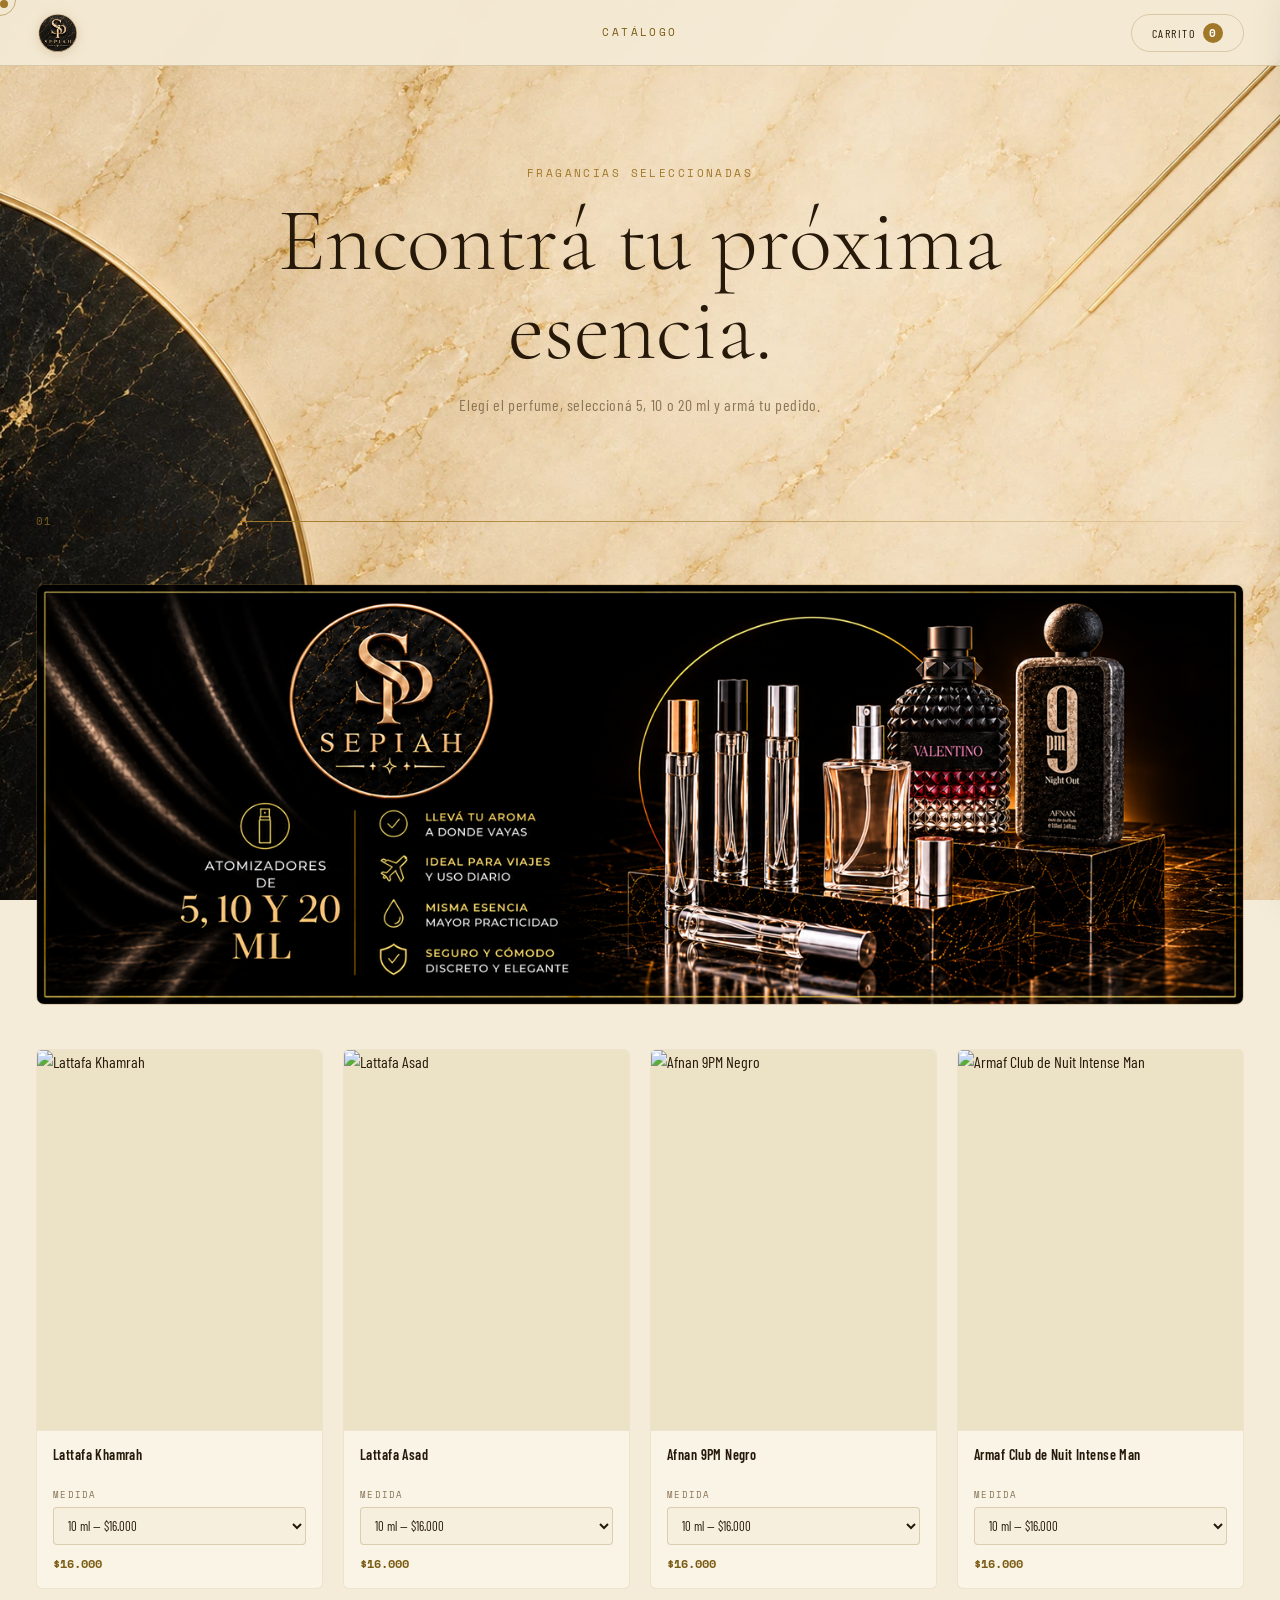
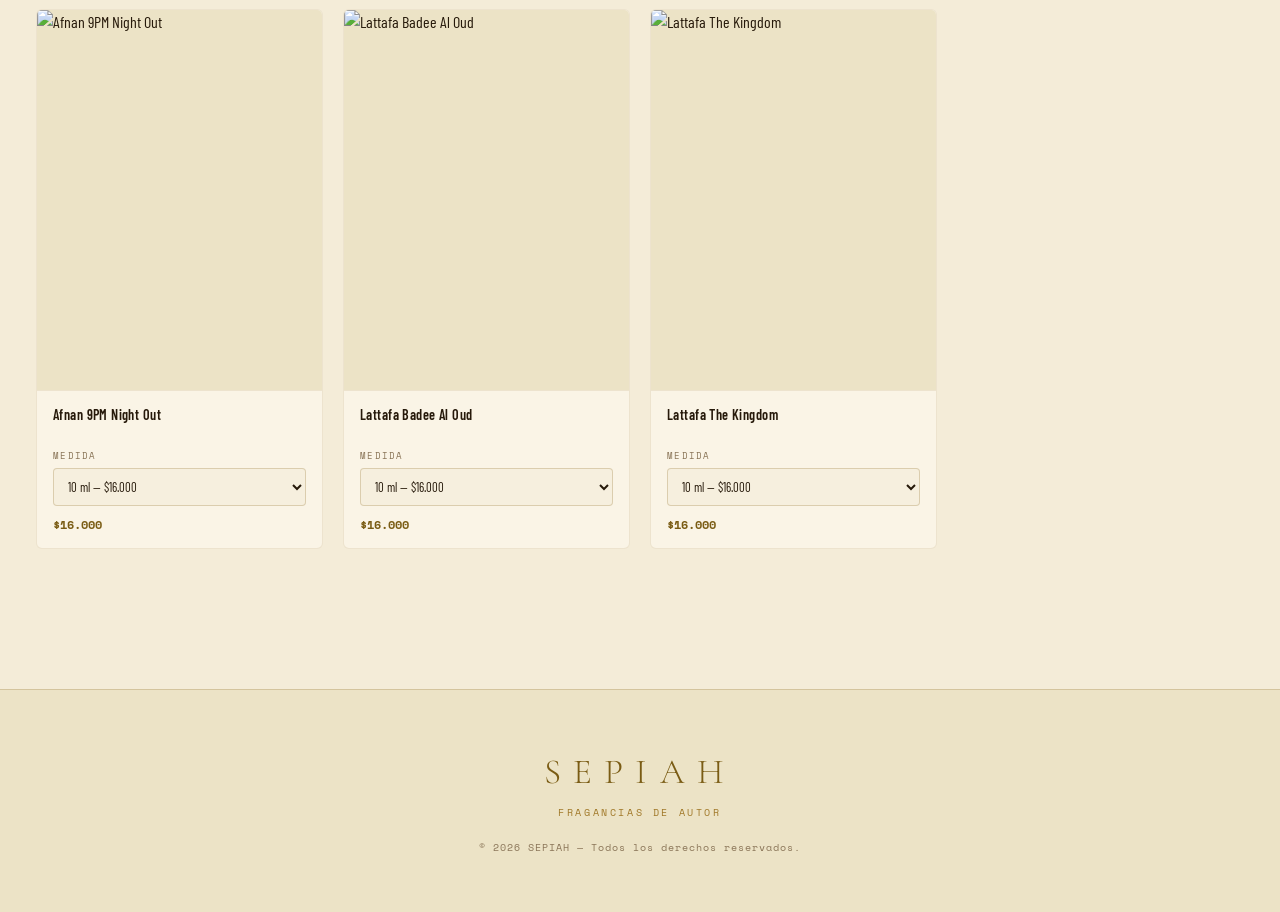
==== commit 61cdc267: "fix: make catalog transition reliable on mobile" ====
--- a/catalogo.html
+++ b/catalogo.html
@@ -6,6 +6,7 @@
   <meta name="description" content="Catálogo de fragancias y decants SEPIAH en 5, 10 y 20 ml.">
   <title>Catálogo — SEPIAH</title>
   <link rel="icon" type="image/webp" href="img/brand/sepiah-logo.webp">
+  <link rel="preload" as="image" href="img/brand/sepiah-transition-logo.png">
   <link href="https://fonts.googleapis.com/css2?family=Cormorant+Garamond:ital,wght@0,300;0,400;0,600;1,300;1,400&family=Barlow+Condensed:wght@300;400;600;700&family=Space+Mono:wght@400;700&display=swap" rel="stylesheet">
   <link rel="stylesheet" href="styles.css">
 </head>
@@ -14,7 +15,7 @@
   <div class="cursor-ring" id="cursorRing"></div>
 
   <div class="page-transition catalog-entry" id="pageTransition" aria-hidden="true">
-    <img src="img/brand/sepiah-logo.webp" alt="" class="transition-logo">
+    <img src="img/brand/sepiah-transition-logo.png" alt="" class="transition-logo" width="360" height="360" decoding="sync" fetchpriority="high">
     <span class="transition-line"></span>
   </div>
 
--- a/styles.css
+++ b/styles.css
@@ -1027,6 +1027,16 @@
 @keyframes lineReveal { to { width: min(320px, 60vw); } }
 @keyframes logoDepart { to { opacity: 0; transform: scale(1.08); filter: blur(8px); } }
 @keyframes transitionOut { 70% { opacity: 1; } 100% { opacity: 0; } }
+
+@keyframes logoRevealMobile {
+  0% { opacity: 0; transform: translateZ(0) scale(0.88); }
+  55% { opacity: 1; transform: translateZ(0) scale(1.02); }
+  100% { opacity: 1; transform: translateZ(0) scale(1); }
+}
+
+@keyframes logoDepartMobile {
+  to { opacity: 0; transform: translateZ(0) scale(1.06); }
+}
 
 /* ── PÁGINA CATÁLOGO ─────────────────── */
 
@@ -1186,6 +1196,25 @@
   .cursor, .cursor-ring { display: none; }
 }
 
+@media (max-width: 768px) {
+  .transition-logo {
+    width: min(210px, 52vw);
+    filter: none;
+    backface-visibility: hidden;
+    transform: translateZ(0) scale(0.88);
+    will-change: opacity, transform;
+  }
+  .page-transition.is-active .transition-logo {
+    animation: logoRevealMobile 0.9s cubic-bezier(0.22,1,0.36,1) forwards;
+  }
+  .catalog-page .page-transition .transition-logo {
+    transform: translateZ(0) scale(1);
+  }
+  .catalog-page .page-transition.is-arriving .transition-logo {
+    animation: logoDepartMobile 0.8s 0.1s ease forwards;
+  }
+}
+
 @media (prefers-reduced-motion: reduce) {
   *, *::before, *::after {
     animation-duration: 0.01ms !important;
@@ -1193,4 +1222,14 @@
     scroll-behavior: auto !important;
     transition-duration: 0.01ms !important;
   }
-}
+  .page-transition.is-active .transition-logo {
+    animation: none !important;
+    opacity: 1;
+    transform: none;
+    filter: none;
+  }
+  .catalog-page .page-transition.is-arriving {
+    animation-duration: 0.45s !important;
+    animation-delay: 0.35s !important;
+  }
+}
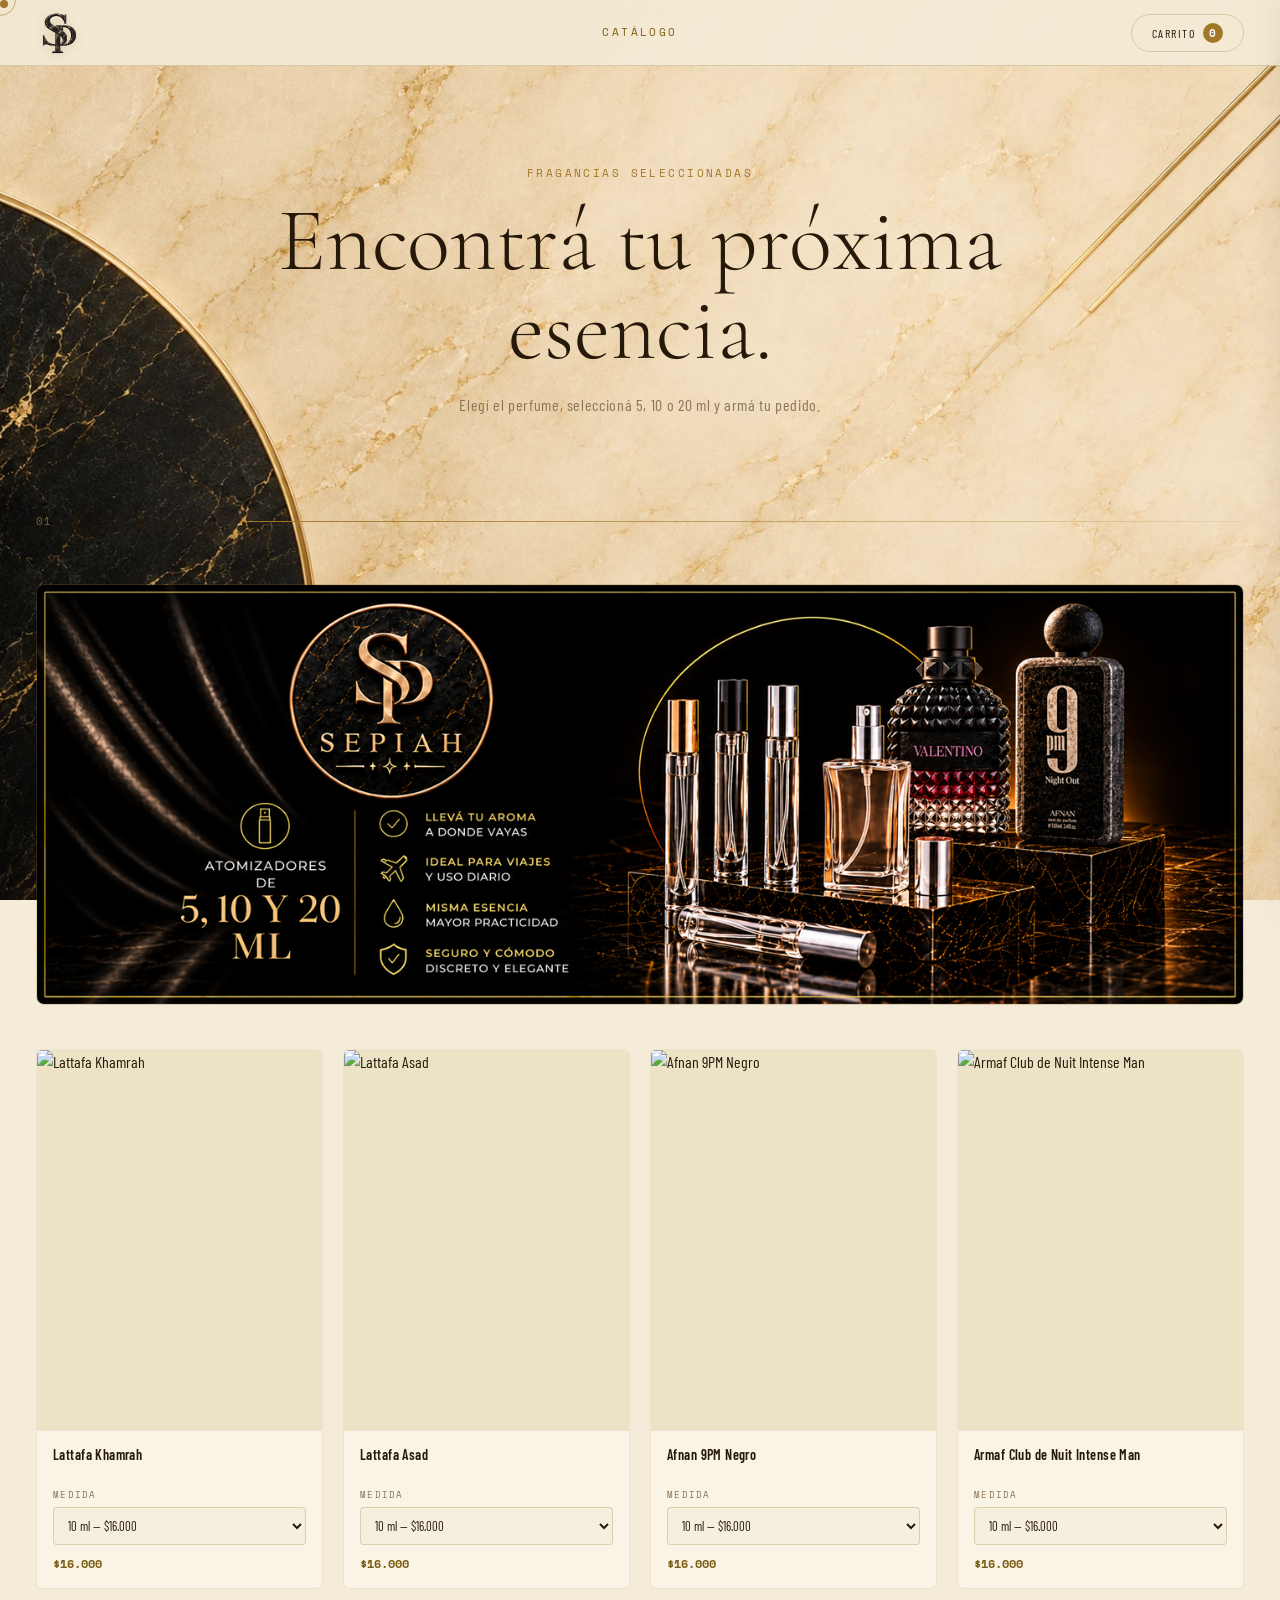
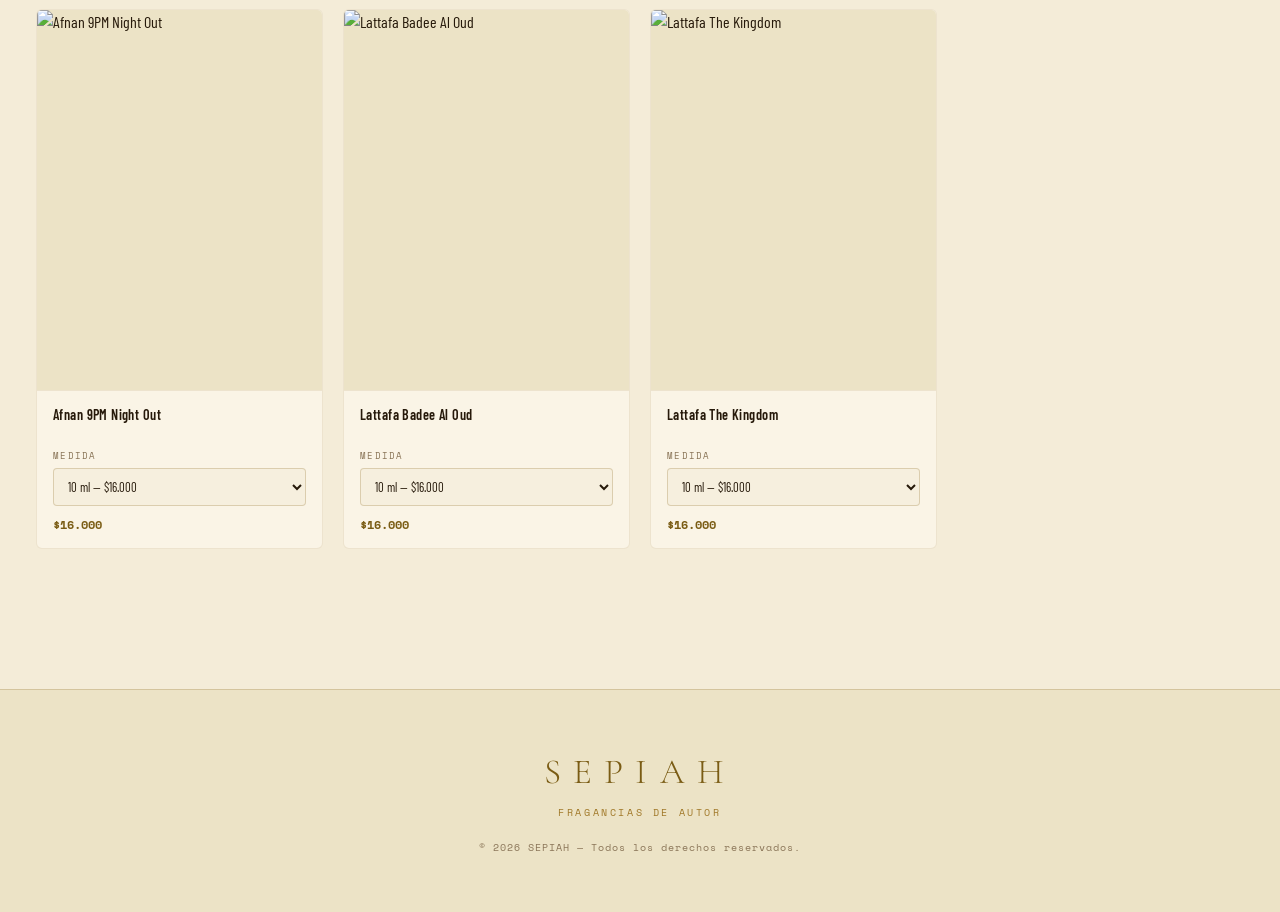
==== commit 7511fdc5: "Use black marble SP logo in top navigation" ====
--- a/catalogo.html
+++ b/catalogo.html
@@ -57,7 +57,7 @@
 
   <nav class="site-nav catalog-nav" aria-label="Navegación principal">
     <a href="index.html" class="logo" aria-label="Volver al inicio">
-      <img src="img/brand/sepiah-logo.webp" alt="SEPIAH" class="logo-img">
+      <img src="monograma-sp-marmol-negro.png" alt="SEPIAH" class="logo-img" width="1280" height="1280">
     </a>
     <span class="nav-page-title">Catálogo</span>
     <button class="cart-btn" onclick="openCart()">
--- a/styles.css
+++ b/styles.css
@@ -956,8 +956,10 @@
   display: grid;
   place-items: center;
   background:
-    radial-gradient(circle at center, rgba(160,120,40,0.1), transparent 38%),
-    #050403;
+    radial-gradient(circle at center, rgba(196,154,60,0.16), transparent 42%),
+    rgba(12, 9, 5, 0.58);
+  -webkit-backdrop-filter: blur(8px) saturate(0.82);
+  backdrop-filter: blur(8px) saturate(0.82);
   opacity: 0;
   visibility: hidden;
   pointer-events: none;
@@ -967,6 +969,9 @@
 .transition-logo {
   grid-area: 1 / 1;
   width: min(230px, 42vw);
+  height: auto;
+  aspect-ratio: 1 / 1;
+  object-fit: contain;
   opacity: 0;
   transform: scale(0.84);
   filter: drop-shadow(0 0 32px rgba(196,154,60,0.24));
@@ -1036,6 +1041,16 @@
 
 @keyframes logoDepartMobile {
   to { opacity: 0; transform: translateZ(0) scale(1.06); }
+}
+
+@keyframes logoFadeReduced {
+  from { opacity: 0; }
+  to { opacity: 1; }
+}
+
+@keyframes logoFadeOutReduced {
+  from { opacity: 1; }
+  to { opacity: 0; }
 }
 
 /* ── PÁGINA CATÁLOGO ─────────────────── */
@@ -1197,8 +1212,24 @@
 }
 
 @media (max-width: 768px) {
+  body {
+    background-image: url('img/brand/marble-bg-mobile.webp');
+    background-size: 100% auto;
+    background-position: center top;
+    background-attachment: scroll;
+    background-repeat: repeat-y;
+  }
+  .page-transition {
+    background:
+      radial-gradient(circle at center, rgba(196,154,60,0.14), transparent 44%),
+      rgba(12, 9, 5, 0.52);
+    -webkit-backdrop-filter: blur(6px) saturate(0.86);
+    backdrop-filter: blur(6px) saturate(0.86);
+  }
   .transition-logo {
     width: min(210px, 52vw);
+    height: auto;
+    aspect-ratio: 1 / 1;
     filter: none;
     backface-visibility: hidden;
     transform: translateZ(0) scale(0.88);
@@ -1223,13 +1254,17 @@
     transition-duration: 0.01ms !important;
   }
   .page-transition.is-active .transition-logo {
-    animation: none !important;
-    opacity: 1;
+    animation: logoFadeReduced 0.7s ease forwards !important;
     transform: none;
     filter: none;
   }
+  .catalog-page .page-transition.is-arriving .transition-logo {
+    animation: logoFadeOutReduced 0.45s 0.25s ease forwards !important;
+    transform: none;
+    filter: none;
+  }
   .catalog-page .page-transition.is-arriving {
-    animation-duration: 0.45s !important;
-    animation-delay: 0.35s !important;
-  }
-}
+    animation-duration: 0.75s !important;
+    animation-delay: 0.25s !important;
+  }
+}
